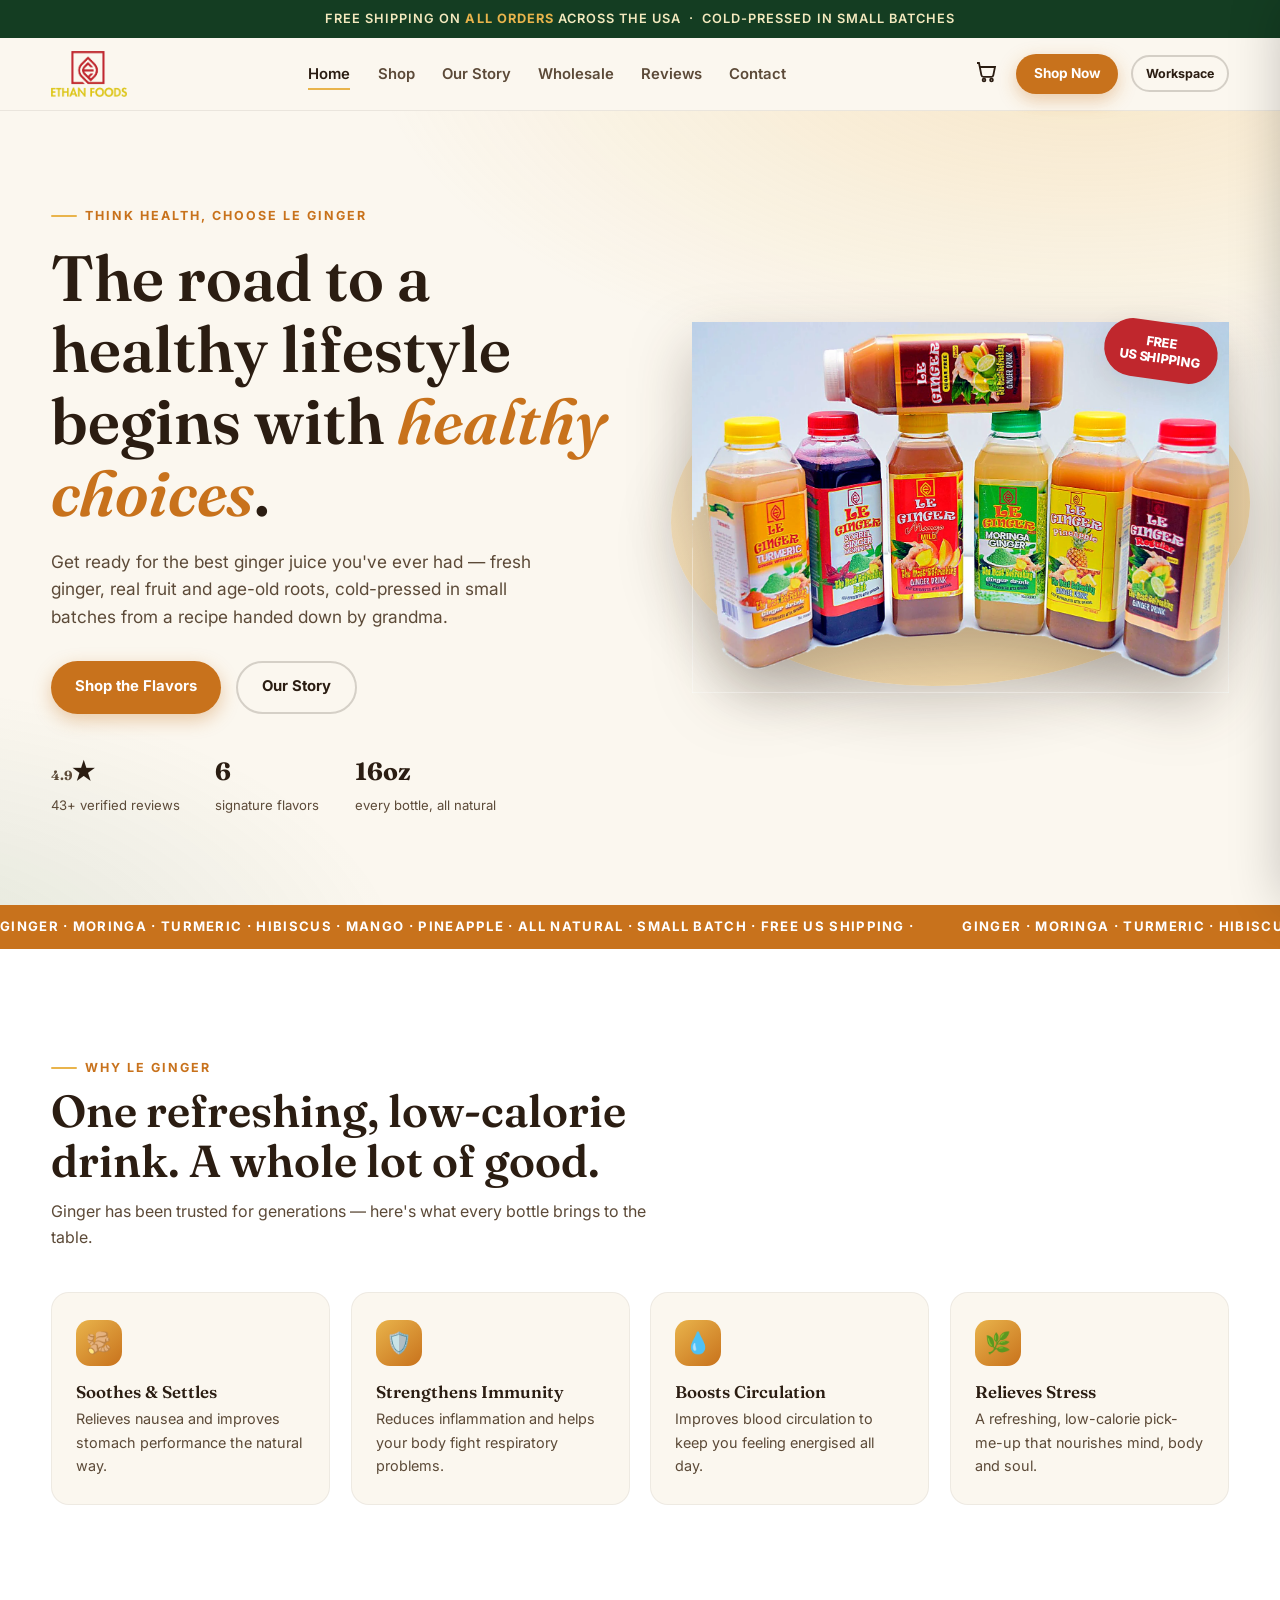
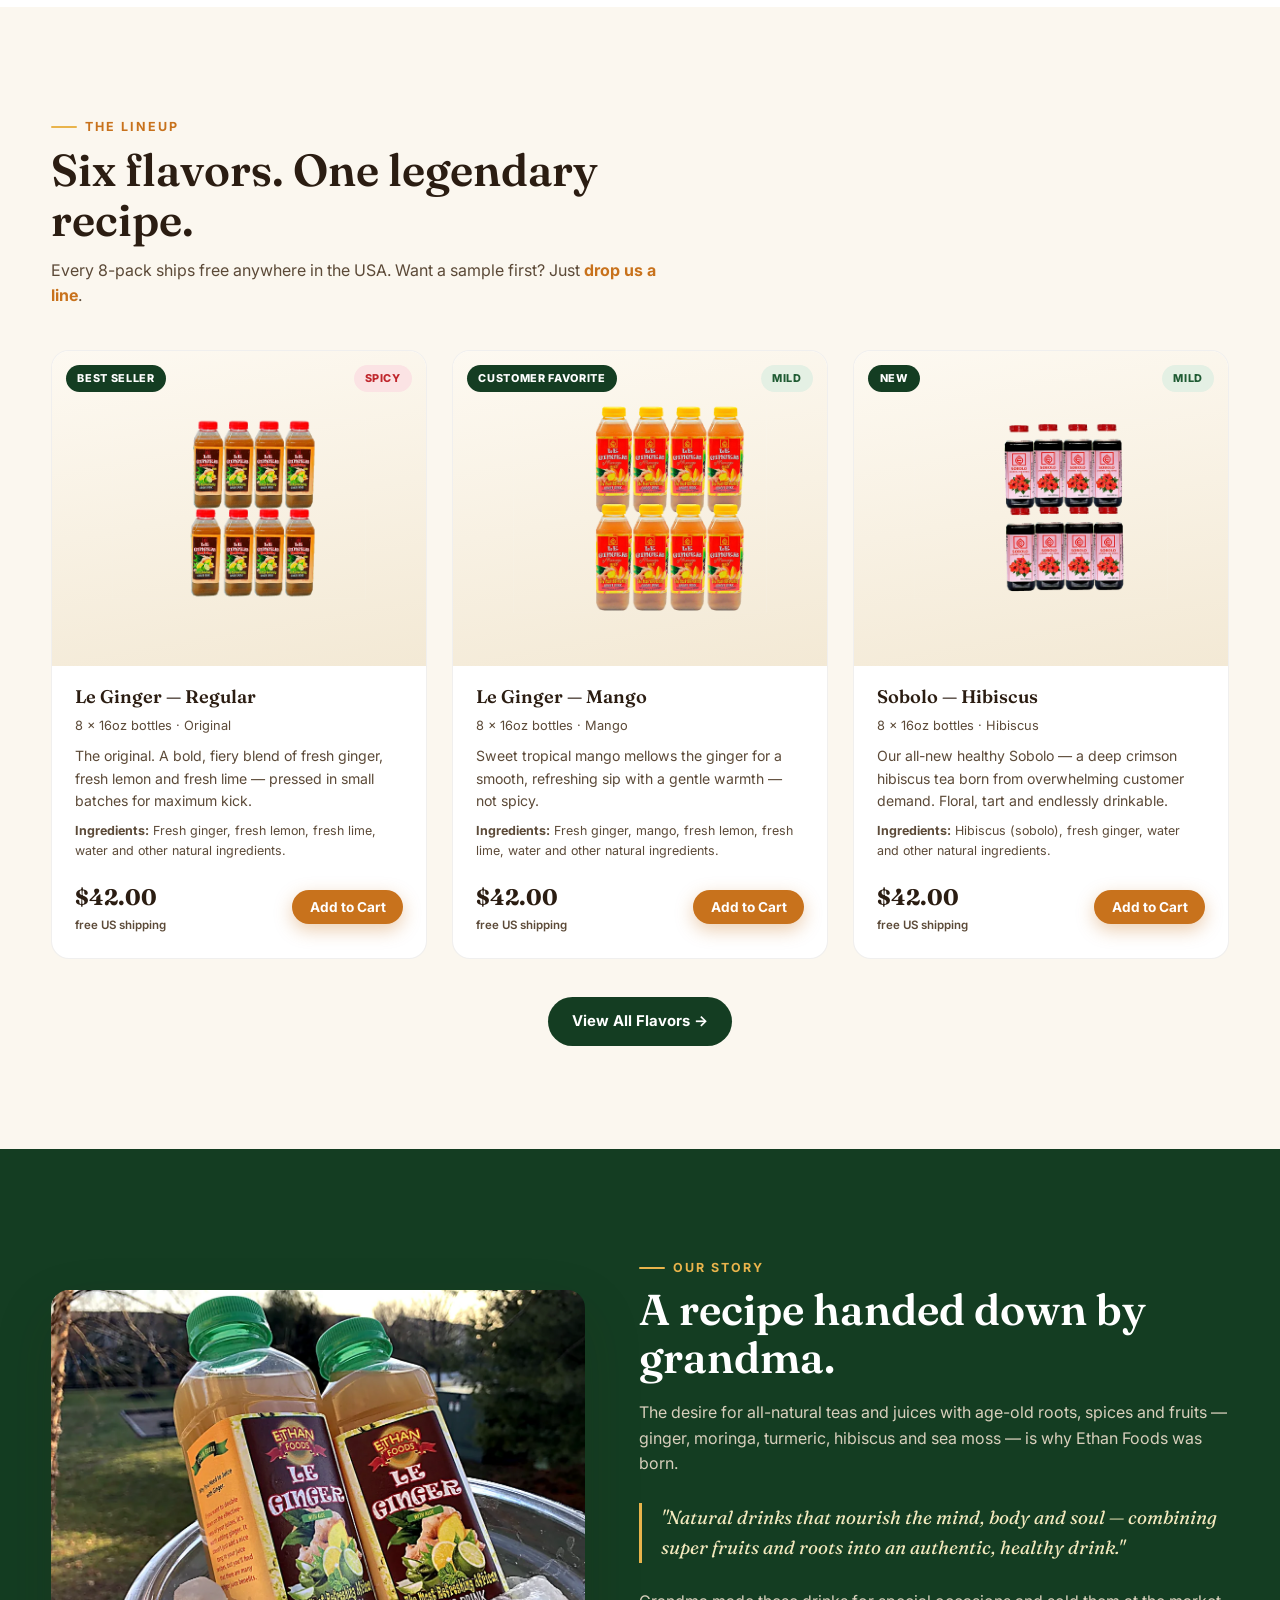
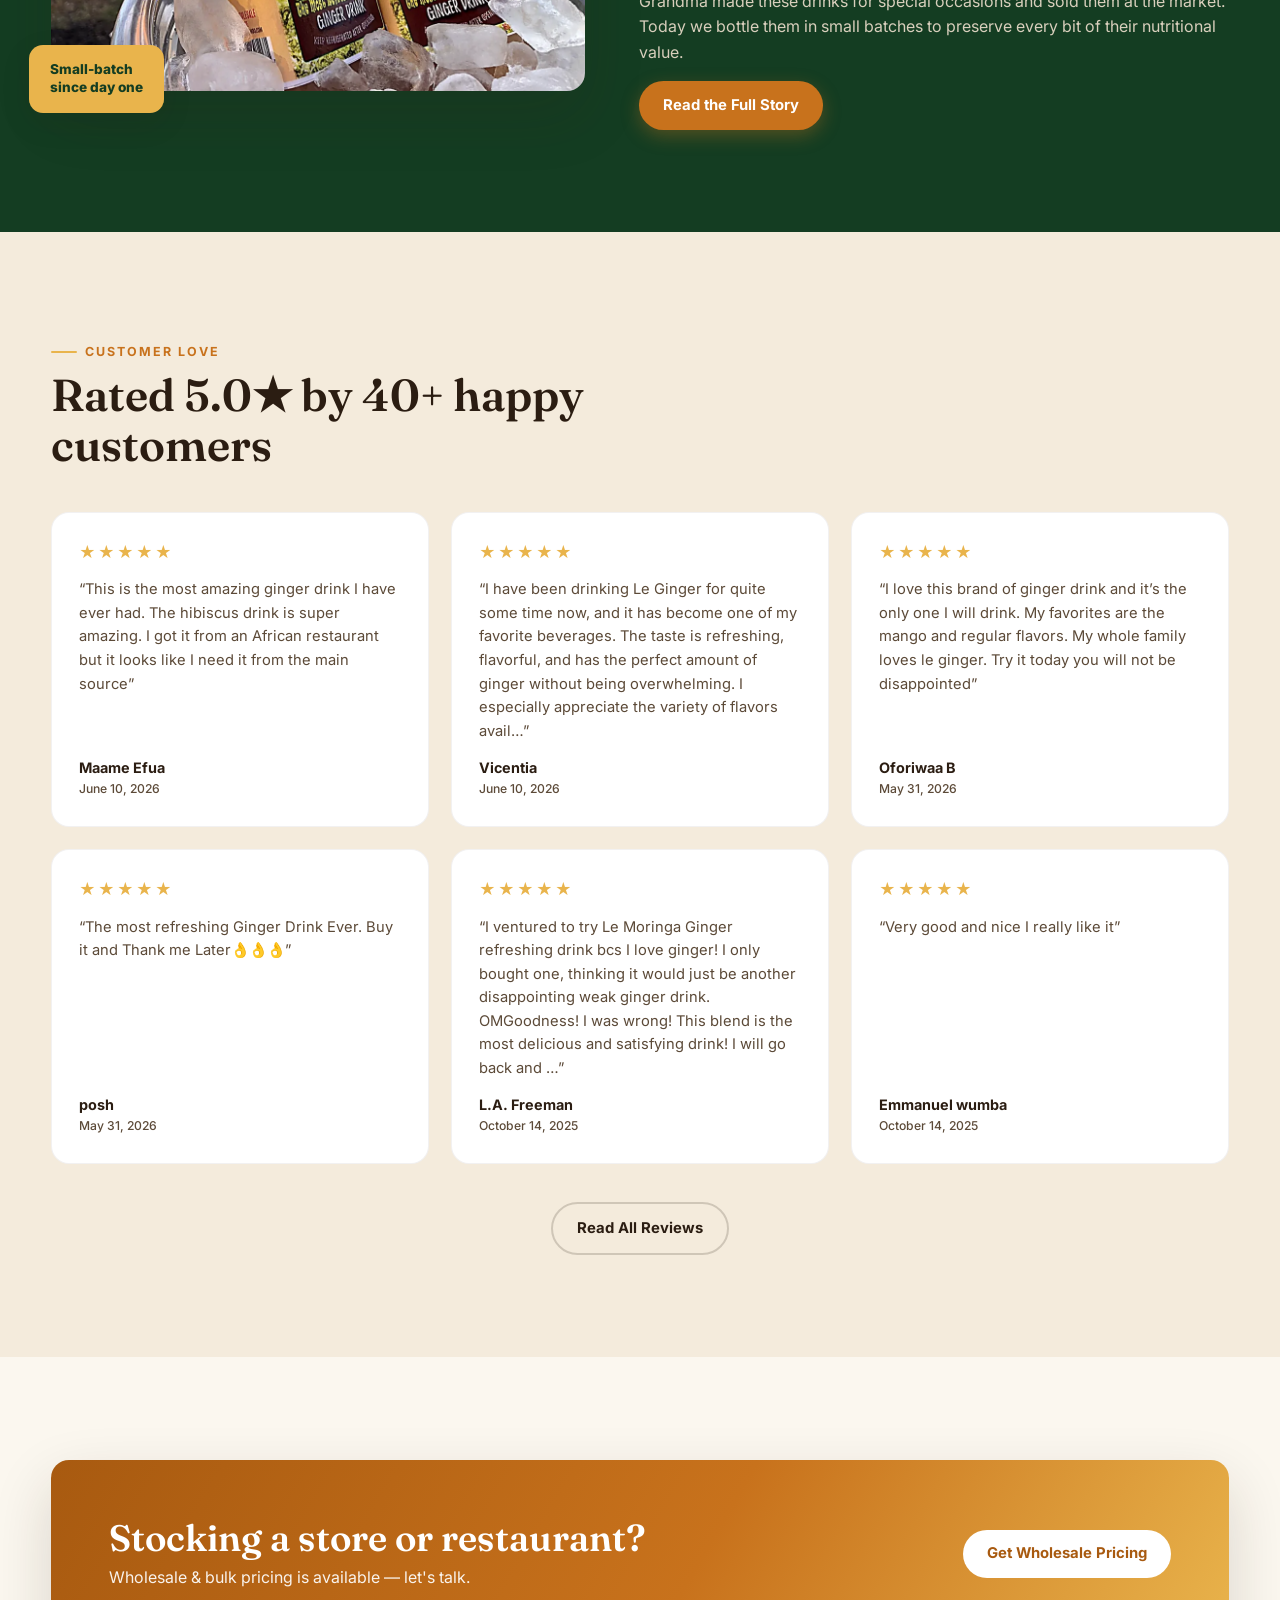
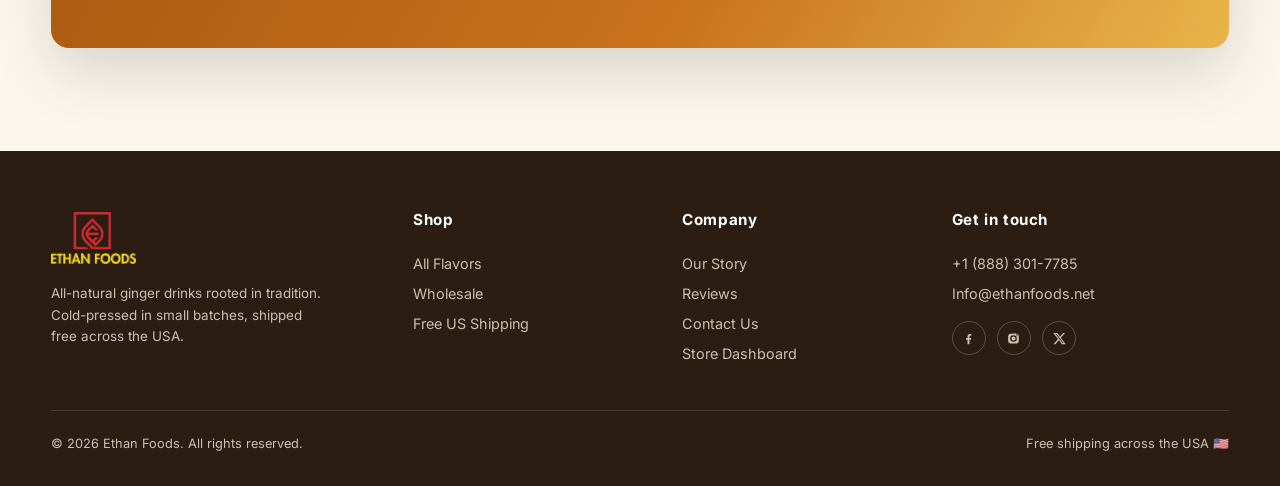
==== index.html @ 73a20da2 "Ethan Foods website with POS workspace dashboard Co-Authored-By: Claude Fable 5 <noreply@anthropic.c" ====
﻿<!DOCTYPE html>
<html lang="en">
<head>
<meta charset="UTF-8">
<meta name="viewport" content="width=device-width, initial-scale=1.0">
<title>Ethan Foods — Le Ginger | The Most Refreshing African Ginger Drink</title>
<meta name="description" content="Small-batch, all-natural ginger drinks rooted in a grandmother's recipe. Ginger, moringa, turmeric, hibiscus & more — free shipping across the USA.">
<link rel="icon" href="assets/img/brand/favicon-32.png">
<link rel="apple-touch-icon" href="assets/img/brand/favicon-180.png">
<link rel="preconnect" href="https://fonts.googleapis.com">
<link rel="preconnect" href="https://fonts.gstatic.com" crossorigin>
<link href="https://fonts.googleapis.com/css2?family=Fraunces:ital,wght@0,500;0,600;0,700;1,500&family=Inter:wght@400;500;600;700;800&display=swap" rel="stylesheet">
<link rel="stylesheet" href="assets/css/site.css">
</head>
<body>

<div class="announce">Free shipping on <b>all orders</b> across the USA &nbsp;·&nbsp; Cold-pressed in small batches</div>

<header class="site-header">
  <nav class="nav wrap">
    <a class="brand" href="index.html"><img src="assets/img/brand/ethan-foods-logo.png" alt="Ethan Foods"></a>
    <ul class="nav-links">
      <li><a href="index.html" class="active">Home</a></li>
      <li><a href="shop.html">Shop</a></li>
      <li><a href="about.html">Our Story</a></li>
      <li><a href="wholesale.html">Wholesale</a></li>
      <li><a href="reviews.html">Reviews</a></li>
      <li><a href="contact.html">Contact</a></li>
    </ul>
    <div class="nav-cta">
      <button class="cart-btn" data-cart-open aria-label="Open cart">
        <svg fill="none" stroke-width="1.8" viewBox="0 0 24 24"><path d="M3 3h2l2.4 12.2a2 2 0 0 0 2 1.6h7.9a2 2 0 0 0 2-1.6L21 7H6"/><circle cx="10" cy="20" r="1.4"/><circle cx="17.5" cy="20" r="1.4"/></svg>
        <span class="cart-count">0</span>
      </button>
      <a class="btn btn-primary btn-sm" href="shop.html">Shop Now</a>
      <a class="btn btn-ghost" style="padding:.4rem .8rem;font-size:.78rem" href="dashboard.html">Workspace</a>
      <button class="burger" aria-label="Menu"><span></span><span></span><span></span></button>
    </div>
  </nav>
</header>

<main>
  <!-- HERO -->
  <section class="hero">
    <div class="wrap hero-grid">
      <div>
        <span class="eyebrow">Think health, choose Le Ginger</span>
        <h1>The road to a healthy lifestyle begins with <em>healthy choices</em>.</h1>
        <p class="lede">Get ready for the best ginger juice you've ever had — fresh ginger, real fruit and age-old roots, cold-pressed in small batches from a recipe handed down by grandma.</p>
        <div class="hero-actions">
          <a class="btn btn-primary" href="shop.html">Shop the Flavors</a>
          <a class="btn btn-ghost" href="about.html">Our Story</a>
        </div>
        <div class="hero-stats">
          <div><b><span data-review-avg>5.0</span>★</b><span><span data-review-count>40</span>+ verified reviews</span></div>
          <div><b>6</b><span>signature flavors</span></div>
          <div><b>16oz</b><span>every bottle, all natural</span></div>
        </div>
      </div>
      <div class="hero-media">
        <div class="blob"></div>
        <picture>
          <source srcset="assets/img/products/flavour-lineup-cutout.webp" type="image/webp">
          <img src="assets/img/products/flavour-lineup-cutout.png" alt="The Le Ginger flavor lineup" fetchpriority="high">
        </picture>
        <div class="hero-badge">FREE<br>US SHIPPING</div>
      </div>
    </div>
  </section>

  <!-- MARQUEE -->
  <div class="marquee" aria-hidden="true">
    <div class="marquee-track">
      <span>Ginger · Moringa · Turmeric · Hibiscus · Mango · Pineapple · All Natural · Small Batch · Free US Shipping ·</span>
      <span>Ginger · Moringa · Turmeric · Hibiscus · Mango · Pineapple · All Natural · Small Batch · Free US Shipping ·</span>
    </div>
  </div>

  <!-- BENEFITS -->
  <section class="section benefits">
    <div class="wrap">
      <div class="section-head reveal">
        <span class="eyebrow">Why Le Ginger</span>
        <h2>One refreshing, low-calorie drink. A whole lot of good.</h2>
        <p>Ginger has been trusted for generations — here's what every bottle brings to the table.</p>
      </div>
      <div class="benefit-grid">
        <div class="benefit reveal"><div class="ico">🫚</div><h3>Soothes &amp; Settles</h3><p>Relieves nausea and improves stomach performance the natural way.</p></div>
        <div class="benefit reveal"><div class="ico">🛡️</div><h3>Strengthens Immunity</h3><p>Reduces inflammation and helps your body fight respiratory problems.</p></div>
        <div class="benefit reveal"><div class="ico">💧</div><h3>Boosts Circulation</h3><p>Improves blood circulation to keep you feeling energised all day.</p></div>
        <div class="benefit reveal"><div class="ico">🌿</div><h3>Relieves Stress</h3><p>A refreshing, low-calorie pick-me-up that nourishes mind, body and soul.</p></div>
      </div>
    </div>
  </section>

  <!-- FEATURED PRODUCTS -->
  <section class="section">
    <div class="wrap">
      <div class="section-head reveal">
        <span class="eyebrow">The lineup</span>
        <h2>Six flavors. One legendary recipe.</h2>
        <p>Every 8-pack ships free anywhere in the USA. Want a sample first? Just <a href="contact.html" style="color:var(--ginger);font-weight:700">drop us a line</a>.</p>
      </div>
      <div class="product-grid" data-products-featured></div>
      <div class="center-cta"><a class="btn btn-dark" href="shop.html">View All Flavors →</a></div>
    </div>
  </section>

  <!-- STORY -->
  <section class="section story">
    <div class="wrap story-grid">
      <div class="story-media reveal">
        <picture>
          <source srcset="assets/img/lifestyle/ice-bucket-1100.webp" type="image/webp">
          <img src="assets/img/lifestyle/ice-bucket.jpg" alt="Le Ginger bottles chilling on ice">
        </picture>
        <div class="stamp">Small-batch<br>since day one</div>
      </div>
      <div class="reveal">
        <span class="eyebrow">Our story</span>
        <h2>A recipe handed down by grandma.</h2>
        <p>The desire for all-natural teas and juices with age-old roots, spices and fruits — ginger, moringa, turmeric, hibiscus and sea moss — is why Ethan Foods was born.</p>
        <blockquote>"Natural drinks that nourish the mind, body and soul — combining super fruits and roots into an authentic, healthy drink."</blockquote>
        <p>Grandma made these drinks for special occasions and sold them at the market. Today we bottle them in small batches to preserve every bit of their nutritional value.</p>
        <a class="btn btn-primary" href="about.html">Read the Full Story</a>
      </div>
    </div>
  </section>

  <!-- REVIEWS -->
  <section class="section reviews">
    <div class="wrap">
      <div class="section-head reveal">
        <span class="eyebrow">Customer love</span>
        <h2>Rated <span data-review-avg>5.0</span>★ by <span data-review-count>40</span>+ happy customers</h2>
      </div>
      <div class="review-rail" data-reviews="6"></div>
      <div class="center-cta"><a class="btn btn-ghost" href="reviews.html">Read All Reviews</a></div>
    </div>
  </section>

  <!-- CTA -->
  <section class="section">
    <div class="wrap">
      <div class="cta-band reveal">
        <div>
          <h2>Stocking a store or restaurant?</h2>
          <p>Wholesale &amp; bulk pricing is available — let's talk.</p>
        </div>
        <a class="btn" href="wholesale.html">Get Wholesale Pricing</a>
      </div>
    </div>
  </section>
</main>

<footer class="site-footer">
  <div class="wrap">
    <div class="footer-grid">
      <div>
        <a class="brand" href="index.html"><img src="assets/img/brand/ethan-foods-logo.png" alt="Ethan Foods"></a>
        <p class="tiny">All-natural ginger drinks rooted in tradition. Cold-pressed in small batches, shipped free across the USA.</p>
      </div>
      <div>
        <h4>Shop</h4>
        <a href="shop.html">All Flavors</a>
        <a href="wholesale.html">Wholesale</a>
        <a href="shop.html">Free US Shipping</a>
      </div>
      <div>
        <h4>Company</h4>
        <a href="about.html">Our Story</a>
        <a href="reviews.html">Reviews</a>
        <a href="contact.html">Contact Us</a>
        <a href="dashboard.html">Store Dashboard</a>
      </div>
      <div>
        <h4>Get in touch</h4>
        <a href="tel:+18883017785">+1 (888) 301-7785</a>
        <a href="mailto:Info@ethanfoods.net">Info@ethanfoods.net</a>
        <div class="socials" style="margin-top:.8rem">
          <a href="https://web.facebook.com/ethanfoods/" aria-label="Facebook"><svg viewBox="0 0 24 24"><path d="M13.5 21v-7h2.4l.4-3h-2.8V9.1c0-.9.3-1.5 1.6-1.5H16.5V5c-.3 0-1.2-.1-2.3-.1-2.3 0-3.8 1.4-3.8 3.9V11H8v3h2.4v7h3.1z"/></svg></a>
          <a href="#" aria-label="Instagram"><svg viewBox="0 0 24 24"><path d="M12 8.8A3.2 3.2 0 1 0 12 15.2 3.2 3.2 0 0 0 12 8.8zm0-2.1a5.3 5.3 0 1 1 0 10.6 5.3 5.3 0 0 1 0-10.6zm6.8-.3a1.24 1.24 0 1 1-2.5 0 1.24 1.24 0 0 1 2.5 0zM12 4.2c-2.6 0-3 0-4.1.1-1 0-1.6.2-2 .4-.5.2-.9.4-1.2.8-.4.3-.6.7-.8 1.2-.2.4-.3 1-.4 2C3.4 9.7 3.4 10 3.4 12s0 2.3.1 3.4c0 1 .2 1.5.4 2 .2.5.4.8.8 1.2.3.3.7.6 1.2.8.4.1 1 .3 2 .4 1 0 1.4.1 4.1.1s3 0 4.1-.1c1 0 1.5-.2 2-.4.5-.2.8-.4 1.2-.8.3-.4.6-.7.8-1.2.1-.5.3-1 .4-2 0-1.1.1-1.4.1-3.4s0-2.3-.1-3.4c0-1-.2-1.6-.4-2a3.5 3.5 0 0 0-.8-1.2 3.1 3.1 0 0 0-1.2-.8c-.5-.2-1-.3-2-.4-1.1-.1-1.5-.1-4.1-.1z"/></svg></a>
          <a href="#" aria-label="X / Twitter"><svg viewBox="0 0 24 24"><path d="M17.8 3h3l-6.7 7.7L22 21h-6.2l-4.8-6.3L5.4 21h-3l7.2-8.2L2 3h6.4l4.4 5.8L17.8 3zm-1.1 16.2h1.7L7.5 4.7H5.7l11 14.5z"/></svg></a>
        </div>
      </div>
    </div>
    <div class="footer-bottom">
      <span>© <span data-year>2026</span> Ethan Foods. All rights reserved.</span>
      <span>Free shipping across the USA 🇺🇸</span>
    </div>
  </div>
</footer>

<!-- CART DRAWER -->
<div class="drawer-veil" data-cart-close></div>
<aside class="drawer" aria-label="Shopping cart">
  <div class="drawer-head">
    <h3>Your Cart</h3>
    <button class="drawer-close" data-cart-close aria-label="Close">×</button>
  </div>
  <div class="drawer-items"></div>
  <div class="drawer-foot">
    <div class="drawer-total"><span>Total</span><span data-cart-total>$0.00</span></div>
    <button class="btn btn-primary">Checkout</button>
    <p class="form-note">Demo cart — checkout connects to your store platform.</p>
  </div>
</aside>

<script src="assets/js/data.js"></script>
<script src="assets/js/site.js"></script>
</body>
</html>
---- assets/css/site.css ----
/* ============================================================
   Ethan Foods — site stylesheet
   ============================================================ */
:root {
  --cream: #FBF7EF;
  --cream-2: #F4EBDC;
  --ink: #2B1D12;
  --ink-soft: #5C4A38;
  --ginger: #C8721C;
  --ginger-deep: #A85A10;
  --gold: #E9B44C;
  --green: #1F5B33;
  --green-deep: #143D22;
  --red: #C0272D;
  --white: #FFFFFF;
  --radius: 18px;
  --radius-sm: 12px;
  --shadow: 0 10px 30px rgba(43, 29, 18, .10);
  --shadow-lg: 0 24px 60px rgba(43, 29, 18, .16);
  --font-display: "Fraunces", Georgia, "Times New Roman", serif;
  --font-body: "Inter", -apple-system, "Segoe UI", Roboto, sans-serif;
}

* { margin: 0; padding: 0; box-sizing: border-box; }
html { scroll-behavior: smooth; }
body {
  font-family: var(--font-body);
  color: var(--ink);
  background: var(--cream);
  line-height: 1.6;
  -webkit-font-smoothing: antialiased;
}
img { max-width: 100%; display: block; }
a { color: inherit; text-decoration: none; }
ul { list-style: none; }
button { font-family: inherit; cursor: pointer; }

.wrap { width: min(1180px, 92%); margin: 0 auto; }

h1, h2, h3, .display { font-family: var(--font-display); font-weight: 600; line-height: 1.12; }

.eyebrow {
  display: inline-flex; align-items: center; gap: .5rem;
  font-size: .78rem; font-weight: 700; letter-spacing: .16em; text-transform: uppercase;
  color: var(--ginger);
}
.eyebrow::before { content: ""; width: 26px; height: 2px; background: var(--gold); border-radius: 2px; }

.section { padding: clamp(3.5rem, 8vw, 6.5rem) 0; }
.section-head { max-width: 620px; margin-bottom: 2.6rem; }
.section-head h2 { font-size: clamp(1.9rem, 4vw, 2.8rem); margin: .5rem 0 .8rem; }
.section-head p { color: var(--ink-soft); }

/* ---------- announcement bar ---------- */
.announce {
  background: var(--green-deep); color: #F3E9BE;
  font-size: .8rem; font-weight: 600; letter-spacing: .08em; text-transform: uppercase;
  text-align: center; padding: .55rem 1rem;
}
.announce b { color: var(--gold); }

/* ---------- header ---------- */
.site-header {
  position: sticky; top: 0; z-index: 90;
  background: rgba(251, 247, 239, .92);
  backdrop-filter: blur(12px);
  border-bottom: 1px solid rgba(43, 29, 18, .08);
}
.nav {
  display: flex; align-items: center; justify-content: space-between;
  padding: .8rem 0; gap: 1rem;
}
.brand { display: flex; align-items: center; gap: .65rem; }
.brand img { height: 46px; width: auto; }
.nav-links { display: flex; gap: 1.7rem; align-items: center; }
.nav-links a {
  font-size: .93rem; font-weight: 600; color: var(--ink-soft);
  padding: .3rem 0; border-bottom: 2px solid transparent; transition: .2s;
}
.nav-links a:hover, .nav-links a.active { color: var(--ink); border-color: var(--gold); }
.nav-cta { display: flex; align-items: center; gap: .8rem; }

.btn {
  display: inline-flex; align-items: center; justify-content: center; gap: .5rem;
  padding: .78rem 1.5rem; border-radius: 999px; border: 0;
  font-weight: 700; font-size: .93rem; transition: .22s; white-space: nowrap;
}
.btn-primary { background: var(--ginger); color: #fff; box-shadow: 0 6px 18px rgba(200, 114, 28, .35); }
.btn-primary:hover { background: var(--ginger-deep); transform: translateY(-2px); }
.btn-dark { background: var(--green-deep); color: #fff; }
.btn-dark:hover { background: var(--green); transform: translateY(-2px); }
.btn-ghost { background: transparent; color: var(--ink); border: 2px solid rgba(43, 29, 18, .18); }
.btn-ghost:hover { border-color: var(--ink); }
.btn-sm { padding: .55rem 1.1rem; font-size: .85rem; }

.cart-btn { position: relative; background: none; border: 0; padding: .35rem; }
.cart-btn svg { width: 24px; height: 24px; stroke: var(--ink); }
.cart-count {
  position: absolute; top: -4px; right: -7px;
  background: var(--red); color: #fff; font-size: .66rem; font-weight: 800;
  min-width: 18px; height: 18px; border-radius: 999px;
  display: flex; align-items: center; justify-content: center; padding: 0 4px;
}
.burger { display: none; background: none; border: 0; }
.burger span { display: block; width: 24px; height: 2.5px; background: var(--ink); margin: 5px 0; border-radius: 2px; transition: .25s; }

/* ---------- hero ---------- */
.hero { position: relative; overflow: hidden; background:
  radial-gradient(1200px 600px at 85% -10%, rgba(233, 180, 76, .25), transparent 60%),
  radial-gradient(900px 500px at -10% 110%, rgba(31, 91, 51, .12), transparent 60%),
  var(--cream);
}
.hero-grid {
  display: grid; grid-template-columns: 1.05fr .95fr; gap: 3rem; align-items: center;
  padding: clamp(3rem, 7vw, 5.5rem) 0;
}
.hero h1 { font-size: clamp(2.4rem, 5.4vw, 4rem); margin: 1rem 0 1.2rem; }
.hero h1 em { font-style: italic; color: var(--ginger); }
.hero p.lede { font-size: 1.08rem; color: var(--ink-soft); max-width: 46ch; }
.hero-actions { display: flex; gap: .9rem; margin-top: 1.9rem; flex-wrap: wrap; }
.hero-stats { display: flex; gap: 2.2rem; margin-top: 2.4rem; flex-wrap: wrap; }
.hero-stats b { font-family: var(--font-display); font-size: 1.55rem; display: block; color: var(--ink); }
.hero-stats span { font-size: .82rem; color: var(--ink-soft); }
.hero-media { position: relative; }
.hero-media .blob {
  position: absolute; inset: 6% -4% 2% -4%;
  background: linear-gradient(150deg, #F7E4C3, #EFD3A0);
  border-radius: 48% 52% 55% 45% / 52% 46% 54% 48%;
  box-shadow: var(--shadow-lg);
}
.hero-media img { position: relative; z-index: 1; filter: drop-shadow(0 26px 30px rgba(43,29,18,.28)); }
.hero-badge {
  position: absolute; z-index: 2; right: 2%; top: 0;
  background: var(--red); color: #fff; font-weight: 800; font-size: .8rem;
  padding: .8rem 1rem; border-radius: 999px; transform: rotate(8deg);
  text-align: center; line-height: 1.25; box-shadow: var(--shadow);
}

/* ---------- marquee ---------- */
.marquee { background: var(--ginger); color: #fff; overflow: hidden; padding: .7rem 0; }
.marquee-track { display: flex; gap: 3rem; width: max-content; animation: scroll 26s linear infinite; }
.marquee-track span { font-weight: 700; letter-spacing: .1em; text-transform: uppercase; font-size: .82rem; display: flex; gap: 3rem; }
@keyframes scroll { to { transform: translateX(-50%); } }

/* ---------- benefits ---------- */
.benefits { background: var(--white); }
.benefit-grid { display: grid; grid-template-columns: repeat(4, 1fr); gap: 1.3rem; }
.benefit {
  background: var(--cream); border-radius: var(--radius); padding: 1.7rem 1.5rem;
  border: 1px solid rgba(43, 29, 18, .06); transition: .25s;
}
.benefit:hover { transform: translateY(-5px); box-shadow: var(--shadow); }
.benefit .ico {
  width: 46px; height: 46px; border-radius: 14px; display: flex; align-items: center; justify-content: center;
  background: linear-gradient(140deg, var(--gold), var(--ginger)); color: #fff; font-size: 1.3rem; margin-bottom: 1rem;
}
.benefit h3 { font-size: 1.06rem; margin-bottom: .4rem; }
.benefit p { font-size: .9rem; color: var(--ink-soft); }

/* ---------- products ---------- */
.filter-row { display: flex; gap: .6rem; flex-wrap: wrap; margin-bottom: 2rem; }
.chip {
  border: 1.5px solid rgba(43, 29, 18, .16); background: #fff; border-radius: 999px;
  padding: .45rem 1.1rem; font-weight: 600; font-size: .86rem; color: var(--ink-soft); transition: .2s;
}
.chip.active, .chip:hover { background: var(--green-deep); border-color: var(--green-deep); color: #fff; }

.product-grid { display: grid; grid-template-columns: repeat(3, 1fr); gap: 1.6rem; }
.card {
  background: var(--white); border-radius: var(--radius); overflow: hidden;
  border: 1px solid rgba(43, 29, 18, .07); transition: .28s; display: flex; flex-direction: column;
}
.card:hover { transform: translateY(-6px); box-shadow: var(--shadow-lg); }
.card-media { position: relative; background: linear-gradient(170deg, #FDF9F1, #F3E9D5); padding: 1.4rem; }
.card-media img { width: 100%; aspect-ratio: 1 / .82; object-fit: contain; transition: transform .35s; }
.card:hover .card-media img { transform: scale(1.05); }
.card-tag {
  position: absolute; top: 14px; left: 14px; background: var(--green-deep); color: #fff;
  font-size: .68rem; font-weight: 800; letter-spacing: .06em; text-transform: uppercase;
  padding: .3rem .7rem; border-radius: 999px;
}
.heat {
  position: absolute; top: 14px; right: 14px; font-size: .68rem; font-weight: 800;
  padding: .3rem .7rem; border-radius: 999px; text-transform: uppercase; letter-spacing: .05em;
}
.heat.spicy { background: #FBE3E4; color: var(--red); }
.heat.mild { background: #E4F0E4; color: var(--green); }
.card-body { padding: 1.3rem 1.4rem 1.5rem; display: flex; flex-direction: column; gap: .55rem; flex: 1; }
.card-body h3 { font-size: 1.14rem; }
.card-body .unit { font-size: .8rem; color: var(--ink-soft); }
.card-body .desc { font-size: .88rem; color: var(--ink-soft); flex: 1; }
.card-foot { display: flex; align-items: center; justify-content: space-between; margin-top: .6rem; }
.price { font-family: var(--font-display); font-size: 1.4rem; font-weight: 700; }
.price small { font-size: .72rem; color: var(--ink-soft); font-family: var(--font-body); font-weight: 600; display: block; }

/* ---------- story ---------- */
.story { background: var(--green-deep); color: #F5EFE2; }
.story .eyebrow { color: var(--gold); }
.story-grid { display: grid; grid-template-columns: .95fr 1.05fr; gap: 3.4rem; align-items: center; }
.story h2 { font-size: clamp(1.9rem, 4vw, 2.7rem); color: #fff; margin: .5rem 0 1.1rem; }
.story p { color: #D8CFBC; margin-bottom: 1rem; }
.story blockquote {
  border-left: 3px solid var(--gold); padding-left: 1.2rem; margin: 1.6rem 0;
  font-family: var(--font-display); font-size: 1.18rem; font-style: italic; color: #F3E9BE;
}
.story-media { position: relative; }
.story-media img { border-radius: var(--radius); box-shadow: var(--shadow-lg); }
.story-media .stamp {
  position: absolute; bottom: -22px; left: -22px; background: var(--gold); color: var(--green-deep);
  font-weight: 800; padding: 1rem 1.3rem; border-radius: 14px; font-size: .85rem; line-height: 1.3;
  box-shadow: var(--shadow);
}

/* ---------- gallery strip ---------- */
.gallery-grid { display: grid; grid-template-columns: repeat(3, 1fr); gap: 1.2rem; }
.gallery-grid img { border-radius: var(--radius-sm); aspect-ratio: 4/3; object-fit: cover; transition: .3s; box-shadow: var(--shadow); }
.gallery-grid img:hover { transform: scale(1.025); }

/* ---------- reviews ---------- */
.reviews { background: var(--cream-2); }
.review-rail { display: grid; grid-template-columns: repeat(3, 1fr); gap: 1.4rem; }
.review {
  background: #fff; border-radius: var(--radius); padding: 1.7rem;
  border: 1px solid rgba(43, 29, 18, .06); display: flex; flex-direction: column; gap: .8rem;
}
.stars { color: var(--gold); letter-spacing: 2px; font-size: 1rem; }
.review p { font-size: .92rem; color: var(--ink-soft); flex: 1; }
.review .who { font-weight: 700; font-size: .9rem; }
.review .who span { display: block; font-weight: 500; font-size: .76rem; color: var(--ink-soft); }
.center-cta { text-align: center; margin-top: 2.4rem; }

/* ---------- CTA band ---------- */
.cta-band {
  background: linear-gradient(120deg, var(--ginger-deep), var(--ginger) 55%, var(--gold));
  color: #fff; border-radius: var(--radius); padding: clamp(2.2rem, 5vw, 3.6rem);
  display: flex; align-items: center; justify-content: space-between; gap: 2rem; flex-wrap: wrap;
  box-shadow: var(--shadow-lg);
}
.cta-band h2 { font-size: clamp(1.6rem, 3.4vw, 2.3rem); max-width: 22ch; }
.cta-band p { opacity: .92; margin-top: .4rem; }
.cta-band .btn { background: #fff; color: var(--ginger-deep); }
.cta-band .btn:hover { transform: translateY(-2px); }

/* ---------- page hero (inner pages) ---------- */
.page-hero { background:
  radial-gradient(900px 420px at 90% -20%, rgba(233, 180, 76, .28), transparent 60%), var(--cream-2);
  padding: clamp(2.6rem, 6vw, 4.2rem) 0;
}
.page-hero h1 { font-size: clamp(2rem, 4.6vw, 3.1rem); margin-top: .6rem; }
.page-hero p { color: var(--ink-soft); max-width: 60ch; margin-top: .7rem; }

/* ---------- forms ---------- */
.form-grid { display: grid; grid-template-columns: 1fr 1fr; gap: 1.1rem; }
.form-grid .full { grid-column: 1 / -1; }
label { font-size: .84rem; font-weight: 700; display: block; margin-bottom: .35rem; }
input, textarea, select {
  width: 100%; padding: .8rem 1rem; border-radius: var(--radius-sm);
  border: 1.5px solid rgba(43, 29, 18, .15); background: #fff; font: inherit; color: var(--ink);
  transition: border-color .2s;
}
input:focus, textarea:focus, select:focus { outline: none; border-color: var(--ginger); }
textarea { min-height: 130px; resize: vertical; }
.form-note { font-size: .8rem; color: var(--ink-soft); }
.form-success {
  display: none; background: #E4F0E4; color: var(--green-deep); border-radius: var(--radius-sm);
  padding: 1rem 1.2rem; font-weight: 600; margin-top: 1rem;
}

.split { display: grid; grid-template-columns: 1fr 1fr; gap: 3rem; align-items: start; }
.info-card {
  background: #fff; border-radius: var(--radius); padding: 1.8rem;
  border: 1px solid rgba(43, 29, 18, .07); margin-bottom: 1.2rem;
}
.info-card h3 { margin-bottom: .5rem; }
.info-card a { color: var(--ginger); font-weight: 700; }

/* ---------- cart drawer ---------- */
.drawer-veil {
  position: fixed; inset: 0; background: rgba(20, 12, 5, .45); z-index: 120;
  opacity: 0; pointer-events: none; transition: .25s;
}
.drawer {
  position: fixed; top: 0; right: 0; bottom: 0; width: min(400px, 92vw); z-index: 130;
  background: var(--cream); box-shadow: -18px 0 50px rgba(0,0,0,.22);
  transform: translateX(105%); transition: .3s cubic-bezier(.2, .8, .3, 1);
  display: flex; flex-direction: column;
}
body.cart-open .drawer { transform: none; }
body.cart-open .drawer-veil { opacity: 1; pointer-events: auto; }
.drawer-head { display: flex; align-items: center; justify-content: space-between; padding: 1.2rem 1.4rem; border-bottom: 1px solid rgba(43,29,18,.1); }
.drawer-head h3 { font-size: 1.2rem; }
.drawer-close { background: none; border: 0; font-size: 1.6rem; line-height: 1; color: var(--ink-soft); }
.drawer-items { flex: 1; overflow-y: auto; padding: 1.1rem 1.4rem; display: flex; flex-direction: column; gap: 1rem; }
.drawer-item { display: grid; grid-template-columns: 62px 1fr auto; gap: .9rem; align-items: center; }
.drawer-item img { width: 62px; height: 62px; object-fit: contain; background: #fff; border-radius: 10px; padding: 4px; border: 1px solid rgba(43,29,18,.08); }
.drawer-item h4 { font-size: .88rem; }
.qty { display: inline-flex; align-items: center; gap: .55rem; margin-top: .3rem; }
.qty button { width: 22px; height: 22px; border-radius: 6px; border: 1px solid rgba(43,29,18,.2); background: #fff; font-weight: 700; }
.drawer-item .line { font-weight: 700; font-size: .9rem; }
.drawer-empty { text-align: center; color: var(--ink-soft); margin-top: 3rem; }
.drawer-foot { padding: 1.2rem 1.4rem; border-top: 1px solid rgba(43,29,18,.1); }
.drawer-total { display: flex; justify-content: space-between; font-weight: 800; font-size: 1.05rem; margin-bottom: .9rem; }
.drawer-foot .btn { width: 100%; }
.drawer-foot .form-note { text-align: center; margin-top: .6rem; }

/* ---------- toast ---------- */
.toast {
  position: fixed; bottom: 26px; left: 50%; transform: translate(-50%, 80px);
  background: var(--green-deep); color: #fff; padding: .8rem 1.5rem; border-radius: 999px;
  font-weight: 600; font-size: .9rem; z-index: 200; opacity: 0; transition: .3s; box-shadow: var(--shadow-lg);
}
.toast.show { transform: translate(-50%, 0); opacity: 1; }

/* ---------- footer ---------- */
.site-footer { background: var(--ink); color: #CDBFAE; padding: 3.6rem 0 2rem; margin-top: 0; }
.footer-grid { display: grid; grid-template-columns: 1.4fr 1fr 1fr 1.2fr; gap: 2.4rem; }
.site-footer h4 { color: #fff; font-size: .95rem; margin-bottom: 1rem; letter-spacing: .04em; }
.site-footer a { display: block; padding: .22rem 0; font-size: .9rem; transition: color .2s; }
.site-footer a:hover { color: var(--gold); }
.site-footer .brand img { height: 52px; filter: brightness(1.1); }
.site-footer .tiny { font-size: .84rem; margin-top: 1rem; max-width: 34ch; }
.footer-bottom {
  border-top: 1px solid rgba(255,255,255,.12); margin-top: 2.6rem; padding-top: 1.4rem;
  display: flex; justify-content: space-between; gap: 1rem; flex-wrap: wrap; font-size: .8rem;
}
.socials { display: flex; gap: .7rem; }
.socials a {
  width: 34px; height: 34px; border-radius: 999px; border: 1px solid rgba(255,255,255,.22);
  display: flex; align-items: center; justify-content: center; padding: 0;
}
.socials svg { width: 15px; height: 15px; fill: #CDBFAE; }
.socials a:hover { border-color: var(--gold); }
.socials a:hover svg { fill: var(--gold); }

/* ---------- reveal animation ---------- */
.reveal { opacity: 0; transform: translateY(26px); transition: opacity .6s ease, transform .6s ease; }
.reveal.in { opacity: 1; transform: none; }

/* ---------- responsive ---------- */
@media (max-width: 960px) {
  .hero-grid, .story-grid, .split { grid-template-columns: 1fr; }
  .product-grid, .review-rail, .gallery-grid { grid-template-columns: repeat(2, 1fr); }
  .benefit-grid { grid-template-columns: repeat(2, 1fr); }
  .footer-grid { grid-template-columns: 1fr 1fr; }
  .hero-media { order: -1; max-width: 520px; margin: 0 auto; }
}
@media (max-width: 640px) {
  .nav-links {
    position: fixed; inset: 62px 0 auto 0; background: var(--cream);
    flex-direction: column; gap: 0; padding: .6rem 0 1.2rem; border-bottom: 1px solid rgba(43,29,18,.1);
    display: none; z-index: 80;
  }
  .nav-links.open { display: flex; }
  .nav-links a { padding: .7rem 6%; width: 100%; }
  .burger { display: block; }
  .nav .btn-primary { display: none; }
  .product-grid, .review-rail, .benefit-grid, .form-grid, .gallery-grid { grid-template-columns: 1fr; }
  .form-grid .full { grid-column: auto; }
  .cta-band { flex-direction: column; text-align: center; }
}
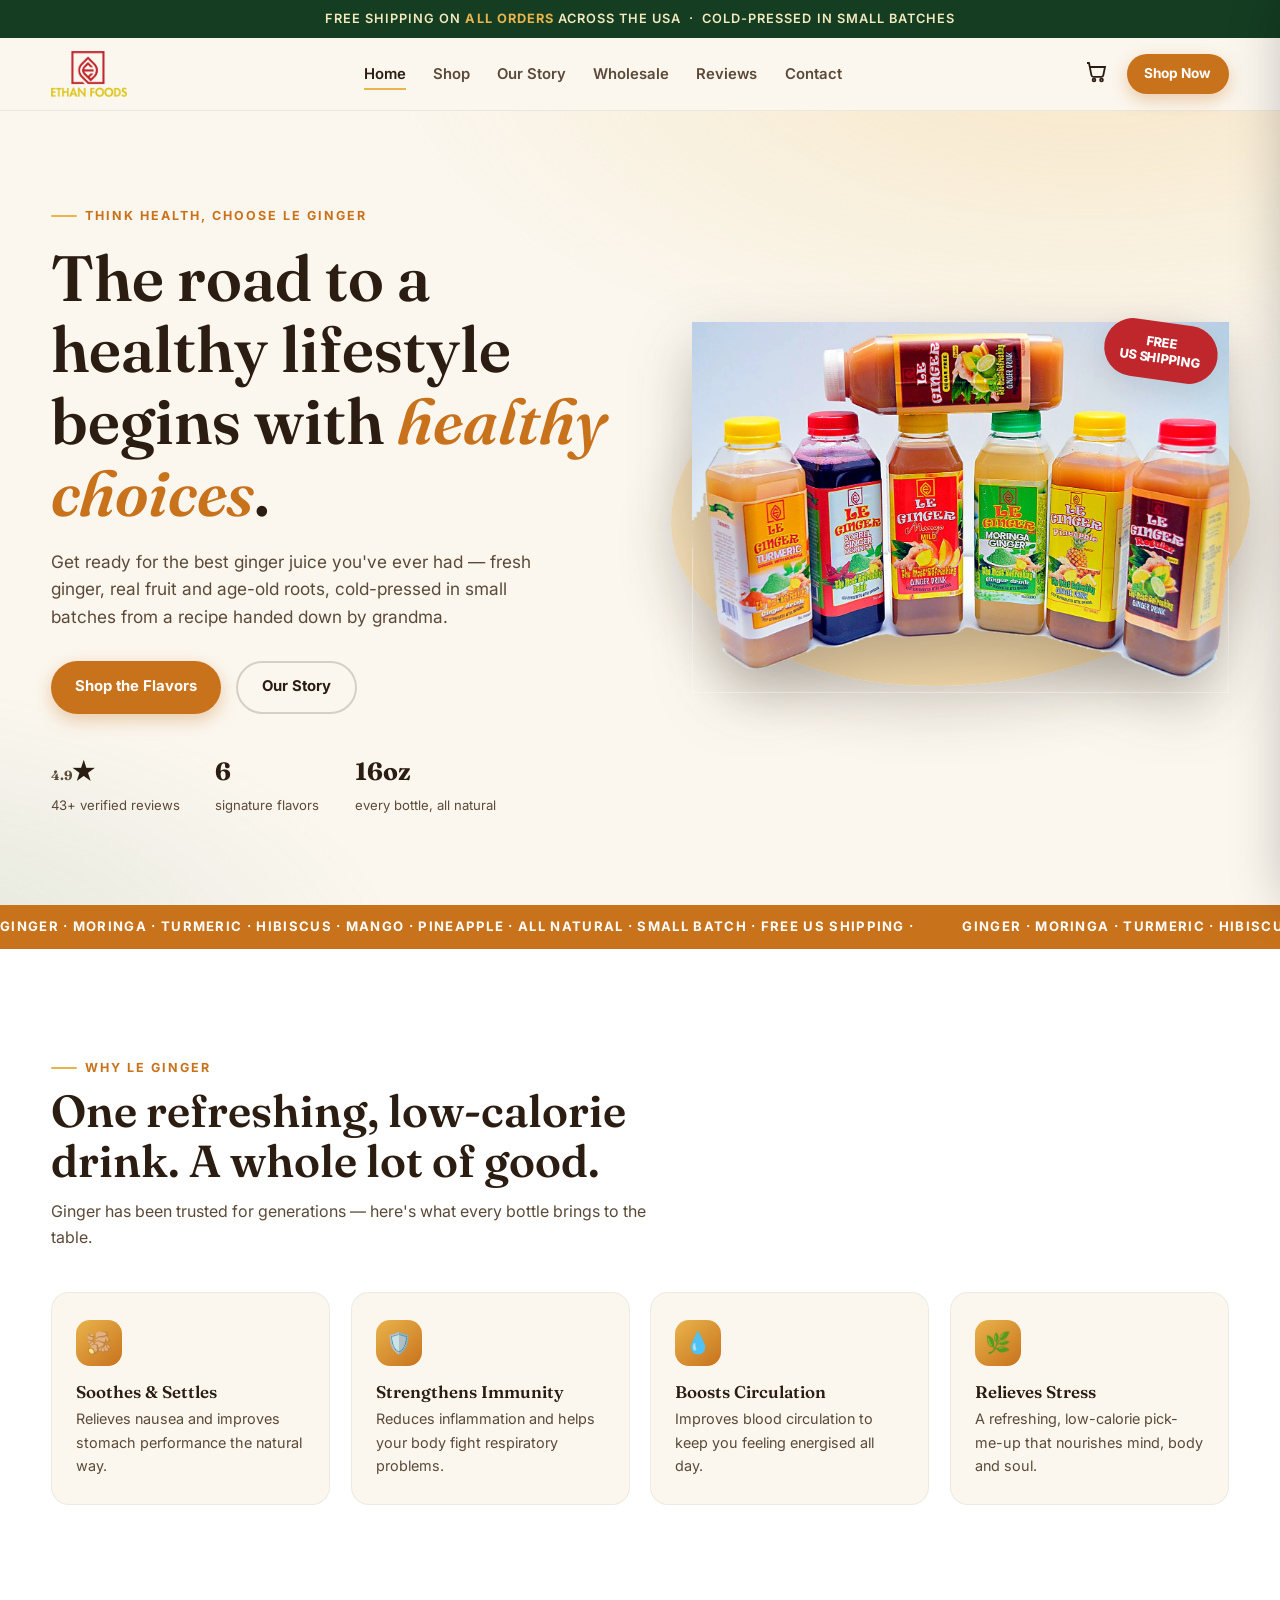
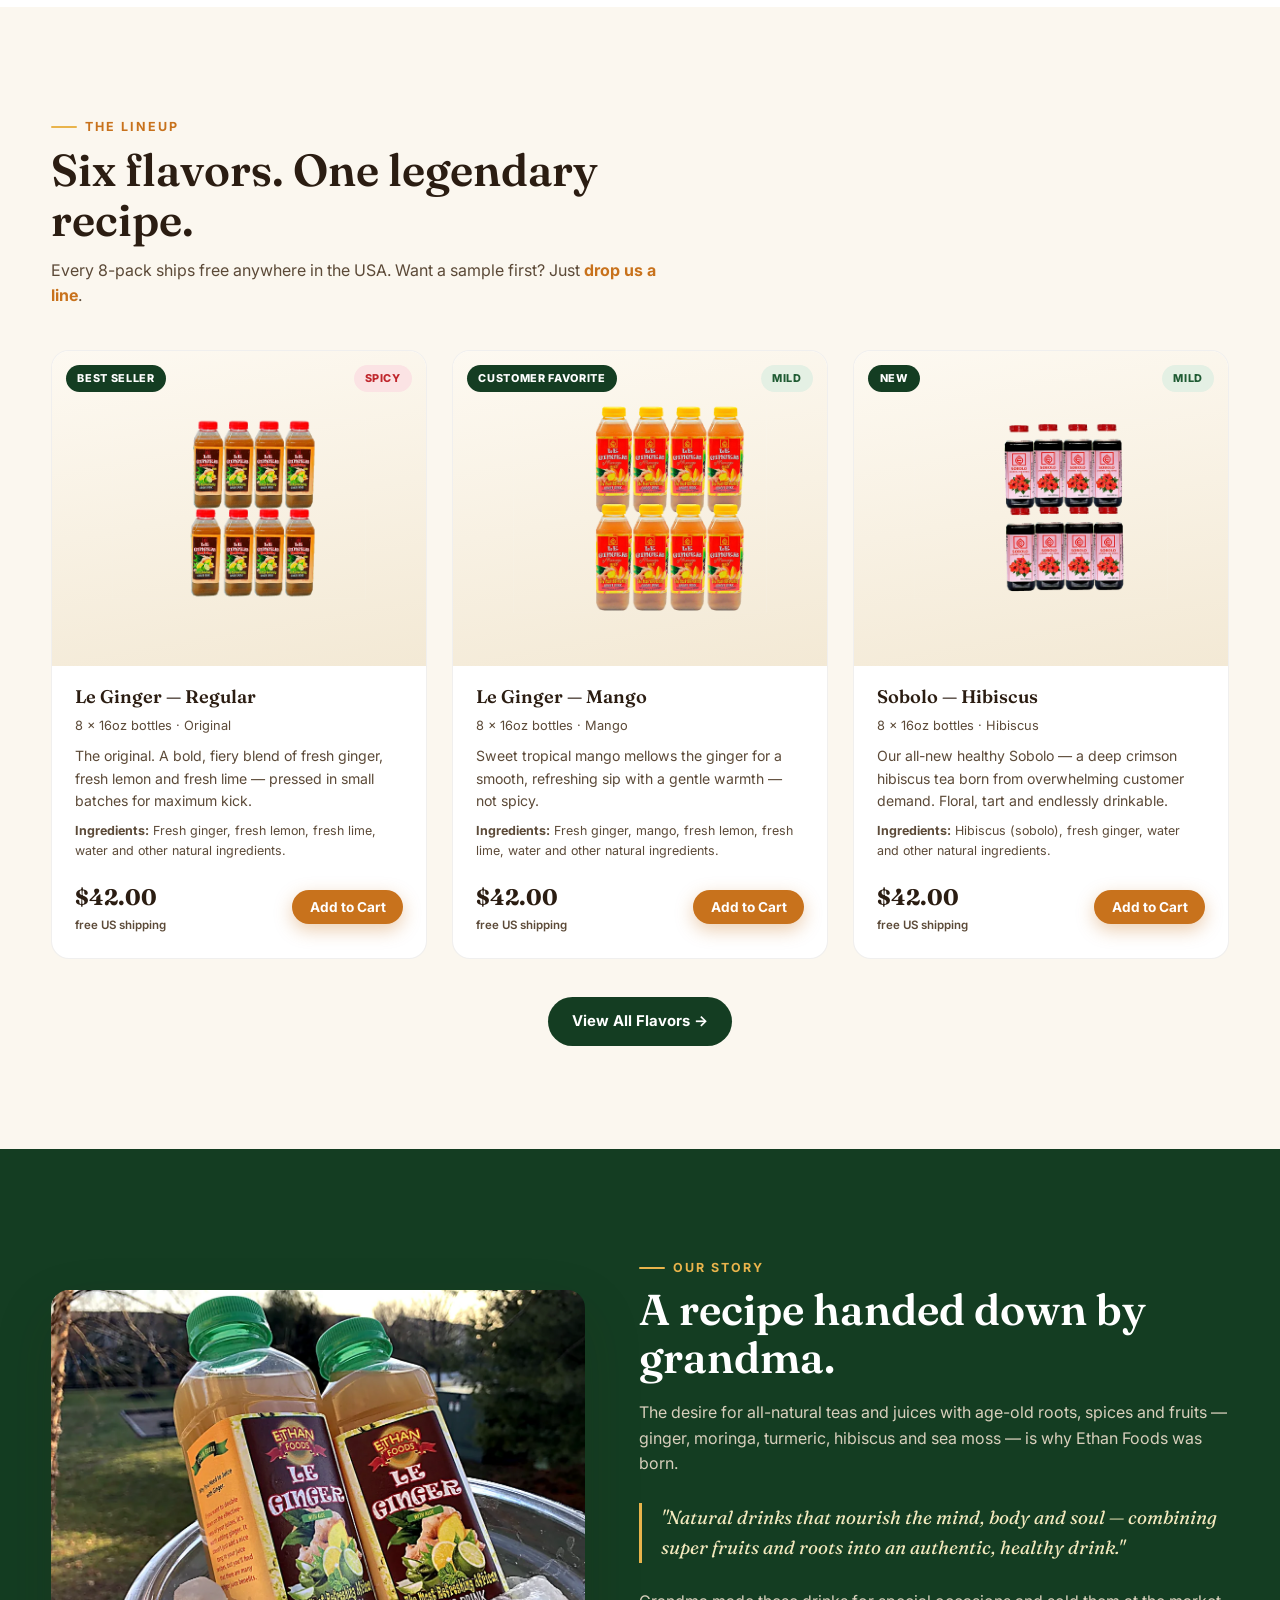
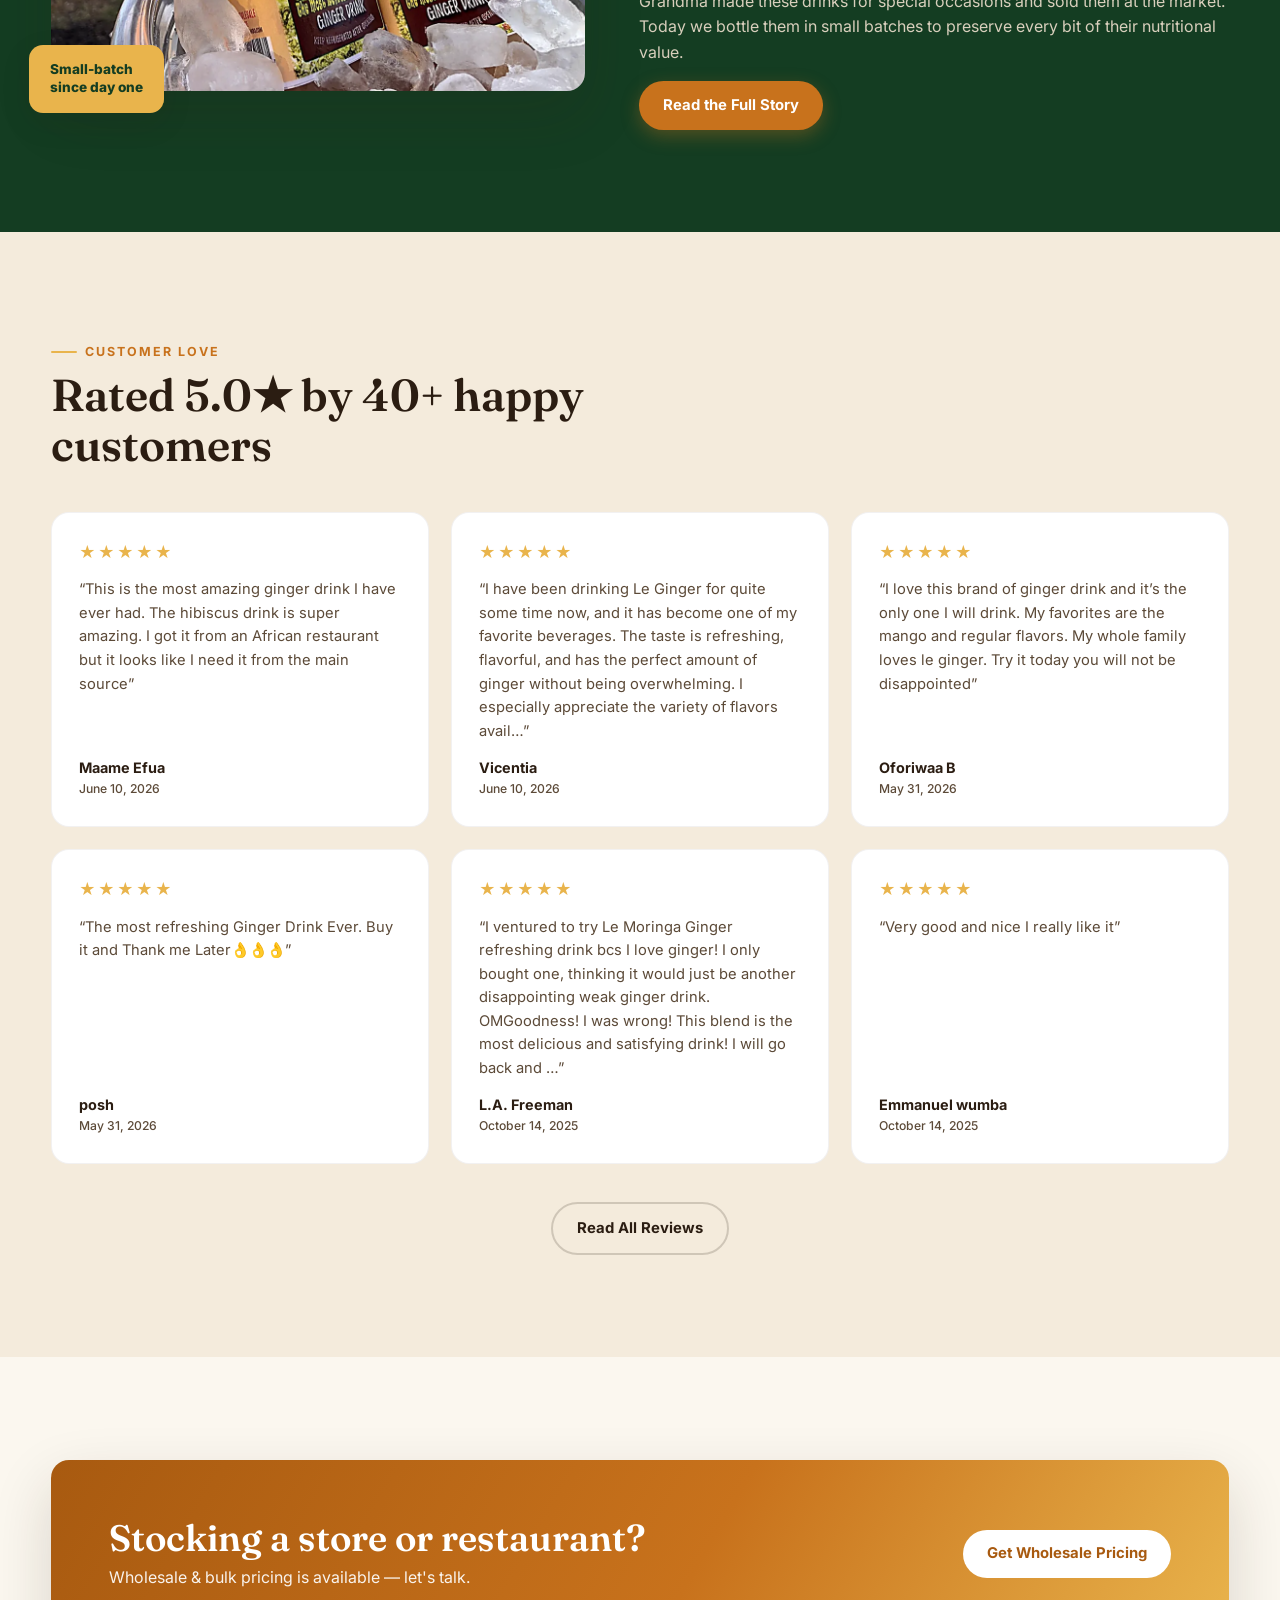
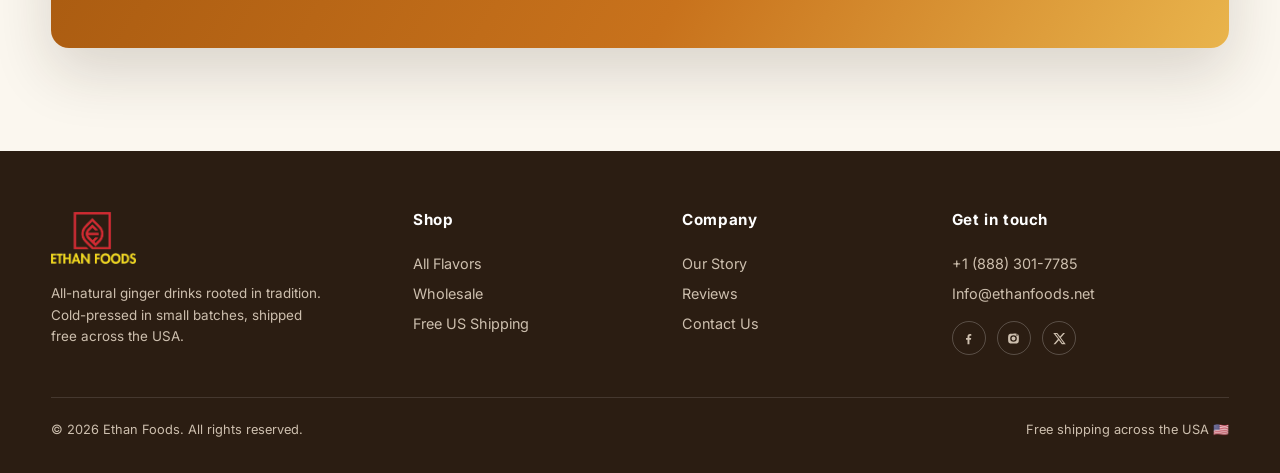
==== commit 6331e143: "Remove Workspace dashboard from public site (moved to own repo) Co-Authored-By: Claude Fable 5 <nore" ====
--- a/index.html
+++ b/index.html
@@ -10,7 +10,7 @@
 <link rel="preconnect" href="https://fonts.googleapis.com">
 <link rel="preconnect" href="https://fonts.gstatic.com" crossorigin>
 <link href="https://fonts.googleapis.com/css2?family=Fraunces:ital,wght@0,500;0,600;0,700;1,500&family=Inter:wght@400;500;600;700;800&display=swap" rel="stylesheet">
-<link rel="stylesheet" href="assets/css/site.css">
+<link rel="stylesheet" href="assets/css/site.css?v=2">
 </head>
 <body>
 
@@ -33,7 +33,6 @@
         <span class="cart-count">0</span>
       </button>
       <a class="btn btn-primary btn-sm" href="shop.html">Shop Now</a>
-      <a class="btn btn-ghost" style="padding:.4rem .8rem;font-size:.78rem" href="dashboard.html">Workspace</a>
       <button class="burger" aria-label="Menu"><span></span><span></span><span></span></button>
     </div>
   </nav>
@@ -171,7 +170,6 @@
         <a href="about.html">Our Story</a>
         <a href="reviews.html">Reviews</a>
         <a href="contact.html">Contact Us</a>
-        <a href="dashboard.html">Store Dashboard</a>
       </div>
       <div>
         <h4>Get in touch</h4>
@@ -201,12 +199,13 @@
   <div class="drawer-items"></div>
   <div class="drawer-foot">
     <div class="drawer-total"><span>Total</span><span data-cart-total>$0.00</span></div>
-    <button class="btn btn-primary">Checkout</button>
-    <p class="form-note">Demo cart — checkout connects to your store platform.</p>
+    <button class="btn btn-primary" data-checkout>Checkout</button>
+    <p class="form-note">No payment online — we contact you to arrange payment &amp; delivery.</p>
   </div>
 </aside>
 
-<script src="assets/js/data.js"></script>
-<script src="assets/js/site.js"></script>
+<script src="assets/js/config.js?v=1"></script>
+<script src="assets/js/data.js?v=2"></script>
+<script src="assets/js/site.js?v=3"></script>
 </body>
 </html>
--- a/assets/css/site.css
+++ b/assets/css/site.css
@@ -358,3 +358,19 @@
   .form-grid .full { grid-column: auto; }
   .cta-band { flex-direction: column; text-align: center; }
 }
+
+/* ---------- checkout form (cart drawer) ---------- */
+.co-form { display: flex; flex-direction: column; gap: .65rem; padding: 1.2rem 1.4rem; }
+.co-head { font-size: .84rem; color: var(--ink-soft); margin: 0 0 .2rem; }
+.co-form label { display: block; font-size: .72rem; font-weight: 700; color: var(--ink-soft); margin-bottom: .25rem; }
+.co-form input, .co-form textarea {
+  width: 100%; padding: .6rem .75rem; border: 1px solid var(--line); border-radius: 9px;
+  font: inherit; font-size: .88rem; box-sizing: border-box; background: #fff;
+}
+.co-form input:focus, .co-form textarea:focus { outline: 2px solid var(--gold); border-color: transparent; }
+.co-form .btn { width: 100%; margin-top: .3rem; }
+.btn-linklike { background: none; border: 0; color: var(--ink-soft); font: inherit; font-size: .82rem; cursor: pointer; text-decoration: underline; }
+.co-success { padding: 2.2rem 1.6rem; text-align: center; }
+.co-success h4 { font-family: var(--font-display); font-size: 1.15rem; margin: .4rem 0 .6rem; }
+.co-success p { font-size: .88rem; color: var(--ink-soft); }
+body.checkout-mode .drawer-foot { display: none; }
